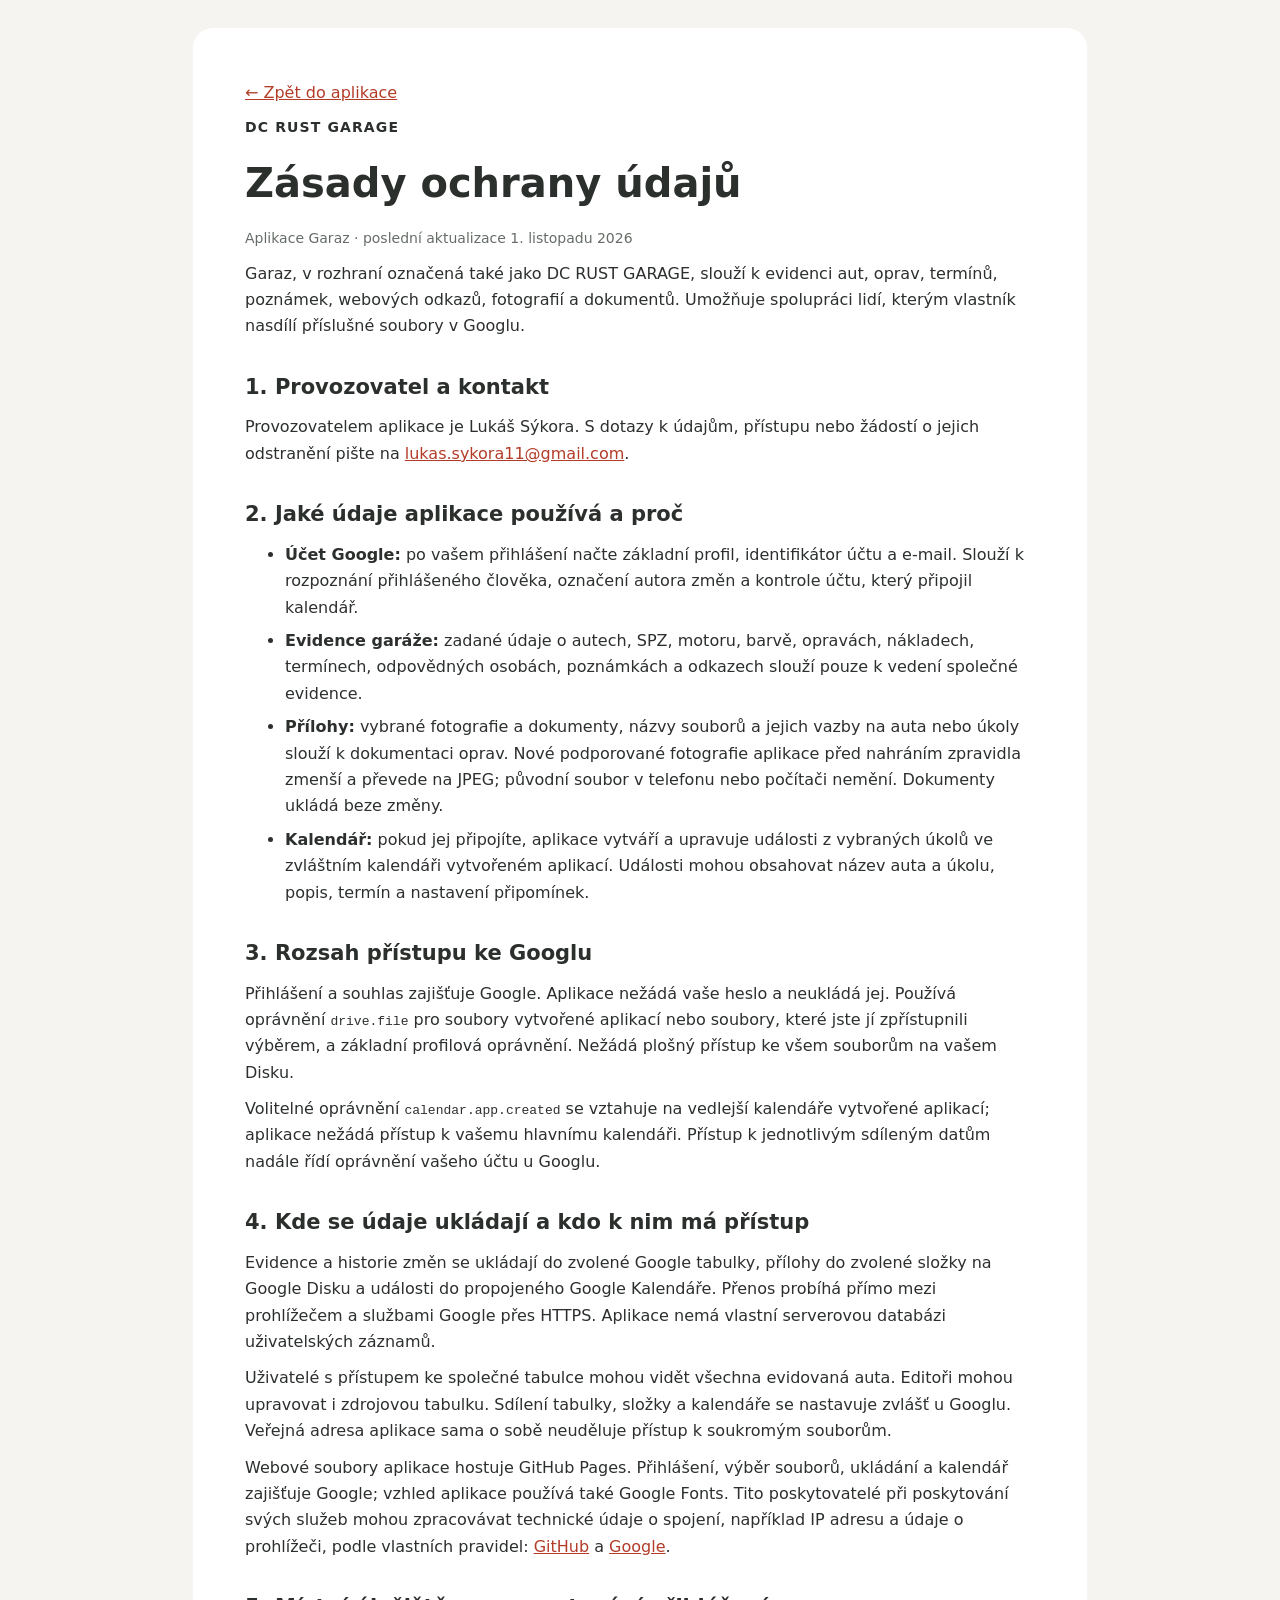
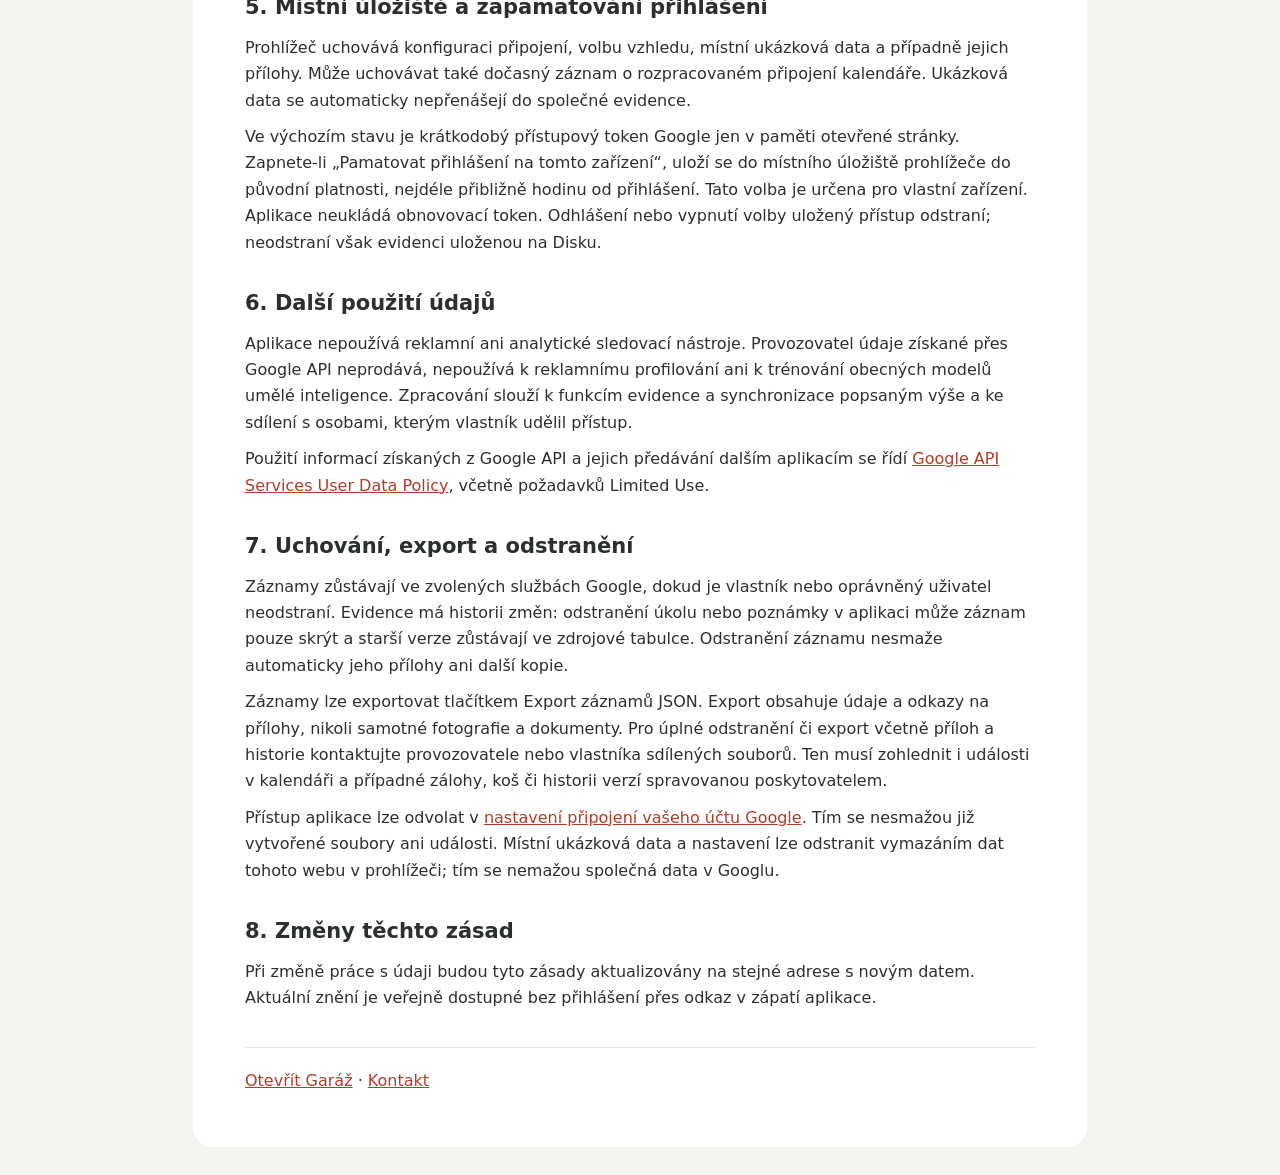
==== privacy.html @ 451449f3 "Add files via upload" ====
<!doctype html>
<html lang="cs">
<head>
<meta charset="utf-8"><meta name="viewport" content="width=device-width,initial-scale=1">
<title>Ochrana údajů — Garaz / DC RUST GARAGE</title>
<meta name="description" content="Jak aplikace Garaz (DC RUST GARAGE) používá údaje, Google Disk, Tabulky a Kalendář.">
<link rel="icon" href="icon.svg" type="image/svg+xml">
<style>
:root{color-scheme:light;font-family:system-ui,sans-serif;color:#2c302d;background:#f5f4f0;line-height:1.65}body{margin:0;padding:28px 20px}main{max-width:790px;margin:auto;background:white;padding:clamp(24px,5vw,52px);border-radius:20px}a{color:#b33c29;overflow-wrap:anywhere}h1{font-size:clamp(28px,5vw,40px);line-height:1.2;margin:20px 0}h2{font-size:21px;margin:30px 0 10px}p,ul{margin:10px 0}.muted{color:#666d67;font-size:14px}.brand{font-size:14px;font-weight:750;letter-spacing:.08em}footer{margin-top:36px;padding-top:20px;border-top:1px solid #e6e7e2}li{margin:7px 0}
</style>
</head>
<body><main>
<a href="index.html">← Zpět do aplikace</a>
<p class="brand">DC RUST GARAGE</p>
<h1>Zásady ochrany údajů</h1>
<p class="muted">Aplikace Garaz · poslední aktualizace 1. listopadu 2026</p>
<p>Garaz, v rozhraní označená také jako DC RUST GARAGE, slouží k evidenci aut, oprav, termínů, poznámek, webových odkazů, fotografií a dokumentů. Umožňuje spolupráci lidí, kterým vlastník nasdílí příslušné soubory v Googlu.</p>
<h2>1. Provozovatel a kontakt</h2>
<p>Provozovatelem aplikace je Lukáš Sýkora. S dotazy k údajům, přístupu nebo žádostí o jejich odstranění pište na <a href="mailto:lukas.sykora11@gmail.com">lukas.sykora11@gmail.com</a>.</p>
<h2>2. Jaké údaje aplikace používá a proč</h2>
<ul>
<li><strong>Účet Google:</strong> po vašem přihlášení načte základní profil, identifikátor účtu a e-mail. Slouží k rozpoznání přihlášeného člověka, označení autora změn a kontrole účtu, který připojil kalendář.</li>
<li><strong>Evidence garáže:</strong> zadané údaje o autech, SPZ, motoru, barvě, opravách, nákladech, termínech, odpovědných osobách, poznámkách a odkazech slouží pouze k vedení společné evidence.</li>
<li><strong>Přílohy:</strong> vybrané fotografie a dokumenty, názvy souborů a jejich vazby na auta nebo úkoly slouží k dokumentaci oprav. Nové podporované fotografie aplikace před nahráním zpravidla zmenší a převede na JPEG; původní soubor v telefonu nebo počítači nemění. Dokumenty ukládá beze změny.</li>
<li><strong>Kalendář:</strong> pokud jej připojíte, aplikace vytváří a upravuje události z vybraných úkolů ve zvláštním kalendáři vytvořeném aplikací. Události mohou obsahovat název auta a úkolu, popis, termín a nastavení připomínek.</li>
</ul>
<h2>3. Rozsah přístupu ke Googlu</h2>
<p>Přihlášení a souhlas zajišťuje Google. Aplikace nežádá vaše heslo a neukládá jej. Používá oprávnění <code>drive.file</code> pro soubory vytvořené aplikací nebo soubory, které jste jí zpřístupnili výběrem, a základní profilová oprávnění. Nežádá plošný přístup ke všem souborům na vašem Disku.</p>
<p>Volitelné oprávnění <code>calendar.app.created</code> se vztahuje na vedlejší kalendáře vytvořené aplikací; aplikace nežádá přístup k vašemu hlavnímu kalendáři. Přístup k jednotlivým sdíleným datům nadále řídí oprávnění vašeho účtu u Googlu.</p>
<h2>4. Kde se údaje ukládají a kdo k nim má přístup</h2>
<p>Evidence a historie změn se ukládají do zvolené Google tabulky, přílohy do zvolené složky na Google Disku a události do propojeného Google Kalendáře. Přenos probíhá přímo mezi prohlížečem a službami Google přes HTTPS. Aplikace nemá vlastní serverovou databázi uživatelských záznamů.</p>
<p>Uživatelé s přístupem ke společné tabulce mohou vidět všechna evidovaná auta. Editoři mohou upravovat i zdrojovou tabulku. Sdílení tabulky, složky a kalendáře se nastavuje zvlášť u Googlu. Veřejná adresa aplikace sama o sobě neuděluje přístup k soukromým souborům.</p>
<p>Webové soubory aplikace hostuje GitHub Pages. Přihlášení, výběr souborů, ukládání a kalendář zajišťuje Google; vzhled aplikace používá také Google Fonts. Tito poskytovatelé při poskytování svých služeb mohou zpracovávat technické údaje o spojení, například IP adresu a údaje o prohlížeči, podle vlastních pravidel: <a href="https://docs.github.com/en/site-policy/privacy-policies/github-general-privacy-statement">GitHub</a> a <a href="https://policies.google.com/privacy">Google</a>.</p>
<h2>5. Místní úložiště a zapamatování přihlášení</h2>
<p>Prohlížeč uchovává konfiguraci připojení, volbu vzhledu, místní ukázková data a případně jejich přílohy. Může uchovávat také dočasný záznam o rozpracovaném připojení kalendáře. Ukázková data se automaticky nepřenášejí do společné evidence.</p>
<p>Ve výchozím stavu je krátkodobý přístupový token Google jen v paměti otevřené stránky. Zapnete-li „Pamatovat přihlášení na tomto zařízení“, uloží se do místního úložiště prohlížeče do původní platnosti, nejdéle přibližně hodinu od přihlášení. Tato volba je určena pro vlastní zařízení. Aplikace neukládá obnovovací token. Odhlášení nebo vypnutí volby uložený přístup odstraní; neodstraní však evidenci uloženou na Disku.</p>
<h2>6. Další použití údajů</h2>
<p>Aplikace nepoužívá reklamní ani analytické sledovací nástroje. Provozovatel údaje získané přes Google API neprodává, nepoužívá k reklamnímu profilování ani k trénování obecných modelů umělé inteligence. Zpracování slouží k funkcím evidence a synchronizace popsaným výše a ke sdílení s osobami, kterým vlastník udělil přístup.</p>
<p>Použití informací získaných z Google API a jejich předávání dalším aplikacím se řídí <a href="https://developers.google.com/terms/api-services-user-data-policy">Google API Services User Data Policy</a>, včetně požadavků Limited Use.</p>
<h2>7. Uchování, export a odstranění</h2>
<p>Záznamy zůstávají ve zvolených službách Google, dokud je vlastník nebo oprávněný uživatel neodstraní. Evidence má historii změn: odstranění úkolu nebo poznámky v aplikaci může záznam pouze skrýt a starší verze zůstávají ve zdrojové tabulce. Odstranění záznamu nesmaže automaticky jeho přílohy ani další kopie.</p>
<p>Záznamy lze exportovat tlačítkem Export záznamů JSON. Export obsahuje údaje a odkazy na přílohy, nikoli samotné fotografie a dokumenty. Pro úplné odstranění či export včetně příloh a historie kontaktujte provozovatele nebo vlastníka sdílených souborů. Ten musí zohlednit i události v kalendáři a případné zálohy, koš či historii verzí spravovanou poskytovatelem.</p>
<p>Přístup aplikace lze odvolat v <a href="https://myaccount.google.com/connections">nastavení připojení vašeho účtu Google</a>. Tím se nesmažou již vytvořené soubory ani události. Místní ukázková data a nastavení lze odstranit vymazáním dat tohoto webu v prohlížeči; tím se nemažou společná data v Googlu.</p>
<h2>8. Změny těchto zásad</h2>
<p>Při změně práce s údaji budou tyto zásady aktualizovány na stejné adrese s novým datem. Aktuální znění je veřejně dostupné bez přihlášení přes odkaz v zápatí aplikace.</p>
<footer><a href="index.html">Otevřít Garáž</a> · <a href="mailto:lukas.sykora11@gmail.com">Kontakt</a></footer>
</main></body></html>
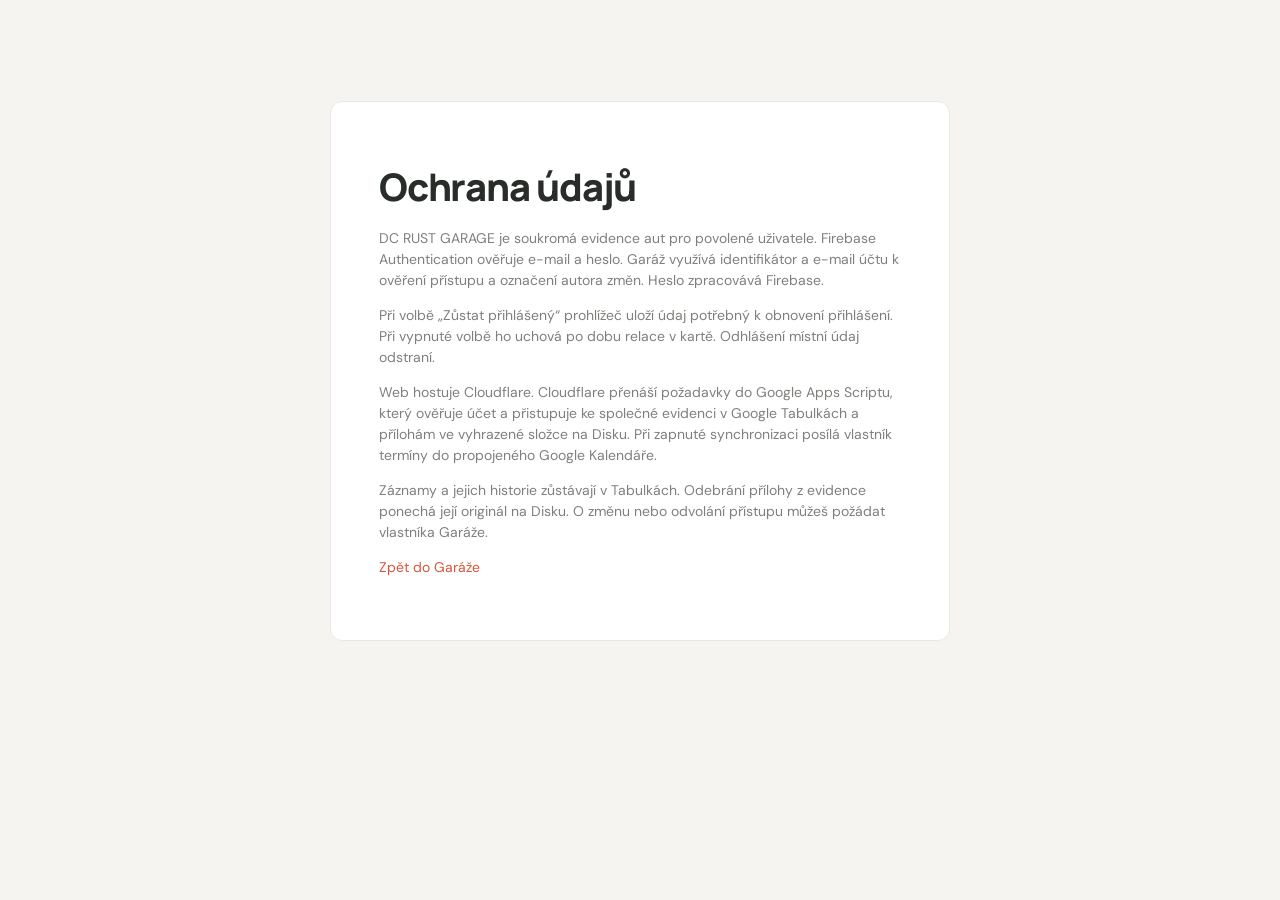
==== commit 00f0d9ce: "Prepare Garáž preview with Firebase login and private Google data access" ====
--- a/privacy.html
+++ b/privacy.html
@@ -1,47 +1,11 @@
 <!doctype html>
-<html lang="cs">
-<head>
-<meta charset="utf-8"><meta name="viewport" content="width=device-width,initial-scale=1">
-<title>Ochrana údajů — Garaz / DC RUST GARAGE</title>
-<meta name="description" content="Jak aplikace Garaz (DC RUST GARAGE) používá údaje, Google Disk, Tabulky a Kalendář.">
-<link rel="icon" href="icon.svg" type="image/svg+xml">
-<style>
-:root{color-scheme:light;font-family:system-ui,sans-serif;color:#2c302d;background:#f5f4f0;line-height:1.65}body{margin:0;padding:28px 20px}main{max-width:790px;margin:auto;background:white;padding:clamp(24px,5vw,52px);border-radius:20px}a{color:#b33c29;overflow-wrap:anywhere}h1{font-size:clamp(28px,5vw,40px);line-height:1.2;margin:20px 0}h2{font-size:21px;margin:30px 0 10px}p,ul{margin:10px 0}.muted{color:#666d67;font-size:14px}.brand{font-size:14px;font-weight:750;letter-spacing:.08em}footer{margin-top:36px;padding-top:20px;border-top:1px solid #e6e7e2}li{margin:7px 0}
-</style>
-</head>
-<body><main>
-<a href="index.html">← Zpět do aplikace</a>
-<p class="brand">DC RUST GARAGE</p>
-<h1>Zásady ochrany údajů</h1>
-<p class="muted">Aplikace Garaz · poslední aktualizace 1. listopadu 2026</p>
-<p>Garaz, v rozhraní označená také jako DC RUST GARAGE, slouží k evidenci aut, oprav, termínů, poznámek, webových odkazů, fotografií a dokumentů. Umožňuje spolupráci lidí, kterým vlastník nasdílí příslušné soubory v Googlu.</p>
-<h2>1. Provozovatel a kontakt</h2>
-<p>Provozovatelem aplikace je Lukáš Sýkora. S dotazy k údajům, přístupu nebo žádostí o jejich odstranění pište na <a href="mailto:lukas.sykora11@gmail.com">lukas.sykora11@gmail.com</a>.</p>
-<h2>2. Jaké údaje aplikace používá a proč</h2>
-<ul>
-<li><strong>Účet Google:</strong> po vašem přihlášení načte základní profil, identifikátor účtu a e-mail. Slouží k rozpoznání přihlášeného člověka, označení autora změn a kontrole účtu, který připojil kalendář.</li>
-<li><strong>Evidence garáže:</strong> zadané údaje o autech, SPZ, motoru, barvě, opravách, nákladech, termínech, odpovědných osobách, poznámkách a odkazech slouží pouze k vedení společné evidence.</li>
-<li><strong>Přílohy:</strong> vybrané fotografie a dokumenty, názvy souborů a jejich vazby na auta nebo úkoly slouží k dokumentaci oprav. Nové podporované fotografie aplikace před nahráním zpravidla zmenší a převede na JPEG; původní soubor v telefonu nebo počítači nemění. Dokumenty ukládá beze změny.</li>
-<li><strong>Kalendář:</strong> pokud jej připojíte, aplikace vytváří a upravuje události z vybraných úkolů ve zvláštním kalendáři vytvořeném aplikací. Události mohou obsahovat název auta a úkolu, popis, termín a nastavení připomínek.</li>
-</ul>
-<h2>3. Rozsah přístupu ke Googlu</h2>
-<p>Přihlášení a souhlas zajišťuje Google. Aplikace nežádá vaše heslo a neukládá jej. Používá oprávnění <code>drive.file</code> pro soubory vytvořené aplikací nebo soubory, které jste jí zpřístupnili výběrem, a základní profilová oprávnění. Nežádá plošný přístup ke všem souborům na vašem Disku.</p>
-<p>Volitelné oprávnění <code>calendar.app.created</code> se vztahuje na vedlejší kalendáře vytvořené aplikací; aplikace nežádá přístup k vašemu hlavnímu kalendáři. Přístup k jednotlivým sdíleným datům nadále řídí oprávnění vašeho účtu u Googlu.</p>
-<h2>4. Kde se údaje ukládají a kdo k nim má přístup</h2>
-<p>Evidence a historie změn se ukládají do zvolené Google tabulky, přílohy do zvolené složky na Google Disku a události do propojeného Google Kalendáře. Přenos probíhá přímo mezi prohlížečem a službami Google přes HTTPS. Aplikace nemá vlastní serverovou databázi uživatelských záznamů.</p>
-<p>Uživatelé s přístupem ke společné tabulce mohou vidět všechna evidovaná auta. Editoři mohou upravovat i zdrojovou tabulku. Sdílení tabulky, složky a kalendáře se nastavuje zvlášť u Googlu. Veřejná adresa aplikace sama o sobě neuděluje přístup k soukromým souborům.</p>
-<p>Webové soubory aplikace hostuje GitHub Pages. Přihlášení, výběr souborů, ukládání a kalendář zajišťuje Google; vzhled aplikace používá také Google Fonts. Tito poskytovatelé při poskytování svých služeb mohou zpracovávat technické údaje o spojení, například IP adresu a údaje o prohlížeči, podle vlastních pravidel: <a href="https://docs.github.com/en/site-policy/privacy-policies/github-general-privacy-statement">GitHub</a> a <a href="https://policies.google.com/privacy">Google</a>.</p>
-<h2>5. Místní úložiště a zapamatování přihlášení</h2>
-<p>Prohlížeč uchovává konfiguraci připojení, volbu vzhledu, místní ukázková data a případně jejich přílohy. Může uchovávat také dočasný záznam o rozpracovaném připojení kalendáře. Ukázková data se automaticky nepřenášejí do společné evidence.</p>
-<p>Ve výchozím stavu je krátkodobý přístupový token Google jen v paměti otevřené stránky. Zapnete-li „Pamatovat přihlášení na tomto zařízení“, uloží se do místního úložiště prohlížeče do původní platnosti, nejdéle přibližně hodinu od přihlášení. Tato volba je určena pro vlastní zařízení. Aplikace neukládá obnovovací token. Odhlášení nebo vypnutí volby uložený přístup odstraní; neodstraní však evidenci uloženou na Disku.</p>
-<h2>6. Další použití údajů</h2>
-<p>Aplikace nepoužívá reklamní ani analytické sledovací nástroje. Provozovatel údaje získané přes Google API neprodává, nepoužívá k reklamnímu profilování ani k trénování obecných modelů umělé inteligence. Zpracování slouží k funkcím evidence a synchronizace popsaným výše a ke sdílení s osobami, kterým vlastník udělil přístup.</p>
-<p>Použití informací získaných z Google API a jejich předávání dalším aplikacím se řídí <a href="https://developers.google.com/terms/api-services-user-data-policy">Google API Services User Data Policy</a>, včetně požadavků Limited Use.</p>
-<h2>7. Uchování, export a odstranění</h2>
-<p>Záznamy zůstávají ve zvolených službách Google, dokud je vlastník nebo oprávněný uživatel neodstraní. Evidence má historii změn: odstranění úkolu nebo poznámky v aplikaci může záznam pouze skrýt a starší verze zůstávají ve zdrojové tabulce. Odstranění záznamu nesmaže automaticky jeho přílohy ani další kopie.</p>
-<p>Záznamy lze exportovat tlačítkem Export záznamů JSON. Export obsahuje údaje a odkazy na přílohy, nikoli samotné fotografie a dokumenty. Pro úplné odstranění či export včetně příloh a historie kontaktujte provozovatele nebo vlastníka sdílených souborů. Ten musí zohlednit i události v kalendáři a případné zálohy, koš či historii verzí spravovanou poskytovatelem.</p>
-<p>Přístup aplikace lze odvolat v <a href="https://myaccount.google.com/connections">nastavení připojení vašeho účtu Google</a>. Tím se nesmažou již vytvořené soubory ani události. Místní ukázková data a nastavení lze odstranit vymazáním dat tohoto webu v prohlížeči; tím se nemažou společná data v Googlu.</p>
-<h2>8. Změny těchto zásad</h2>
-<p>Při změně práce s údaji budou tyto zásady aktualizovány na stejné adrese s novým datem. Aktuální znění je veřejně dostupné bez přihlášení přes odkaz v zápatí aplikace.</p>
-<footer><a href="index.html">Otevřít Garáž</a> · <a href="mailto:lukas.sykora11@gmail.com">Kontakt</a></footer>
-</main></body></html>
+<html lang="cs"><head><meta charset="utf-8"><meta name="viewport" content="width=device-width,initial-scale=1">
+<title>Ochrana údajů | DC RUST GARAGE</title><link rel="stylesheet" href="style.css"></head>
+<body class="signed-out"><main><section class="panel login-panel">
+<h1>Ochrana údajů</h1>
+<p>DC RUST GARAGE je soukromá evidence aut pro povolené uživatele. Firebase Authentication ověřuje e-mail a heslo. Garáž využívá identifikátor a e-mail účtu k ověření přístupu a označení autora změn. Heslo zpracovává Firebase.</p>
+<p>Při volbě „Zůstat přihlášený“ prohlížeč uloží údaj potřebný k obnovení přihlášení. Při vypnuté volbě ho uchová po dobu relace v kartě. Odhlášení místní údaj odstraní.</p>
+<p>Web hostuje Cloudflare. Cloudflare přenáší požadavky do Google Apps Scriptu, který ověřuje účet a přistupuje ke společné evidenci v Google Tabulkách a přílohám ve vyhrazené složce na Disku. Při zapnuté synchronizaci posílá vlastník termíny do propojeného Google Kalendáře.</p>
+<p>Záznamy a jejich historie zůstávají v Tabulkách. Odebrání přílohy z evidence ponechá její originál na Disku. O změnu nebo odvolání přístupu můžeš požádat vlastníka Garáže.</p>
+<p><a href="/">Zpět do Garáže</a></p>
+</section></main></body></html>
--- a/style.css
+++ b/style.css
@@ -0,0 +1,118 @@
+@import url('https://fonts.googleapis.com/css2?family=DM+Sans:wght@400;500;600;700&family=Manrope:wght@400;500;600;700;800&display=swap');
+:root{--bg:#f5f4f0;--panel:#fff;--side:#faf9f6;--ink:#292d2a;--muted:#7d817b;--line:#e8e9e2;--soft:#f3f4ef;--accent:#d9553b;--accent-soft:#fbece6;--green:#547661;--green-soft:#eaf1e9;--amber:#a07838;--amber-soft:#f7f0df;--shadow:0 12px 50px #353a2d09;color-scheme:light}
+*{box-sizing:border-box}body{margin:0;background:var(--bg);color:var(--ink);font-family:'DM Sans',Arial,sans-serif;font-size:14px;line-height:1.5}button,input,select,textarea{font:inherit}button,a,input,select,textarea{-webkit-tap-highlight-color:transparent}button{cursor:pointer;color:inherit}button:disabled{cursor:wait;opacity:.5}a{color:var(--accent);text-decoration:none}a:hover{text-decoration:underline}button:focus-visible,a:focus-visible{outline:3px solid #deac75;outline-offset:3px}.sidebar{position:fixed;inset:0 auto 0 0;width:240px;background:var(--side);border-right:1px solid var(--line);padding:36px 23px;display:flex;flex-direction:column;z-index:5}.brand{display:flex;align-items:center;gap:12px;color:var(--ink);font-family:Manrope,Arial,sans-serif;font-weight:800;font-size:31px;letter-spacing:-1px;margin:0 7px 48px}.brand:hover{text-decoration:none}.brand-mark{font-family:Arial,sans-serif;background:var(--accent);color:#fff;font-size:39px;line-height:49px;height:51px;width:49px;text-align:center;border-radius:14px;position:relative}.brand-mark span{color:#f3c58d;position:absolute;font-size:45px;right:3px;top:7px}.brand small{display:block;font-family:'DM Sans',Arial,sans-serif;font-size:8px;letter-spacing:1.4px;font-weight:500;color:var(--muted);margin-top:0}.nav-label,.eyebrow{color:var(--muted);font-size:10px;font-weight:700;letter-spacing:1.7px}.nav-label{padding:0 13px;margin-bottom:14px}.sidebar nav{display:flex;flex-direction:column;gap:7px}.sidebar nav button{border:0;background:none;border-radius:9px;padding:12px 13px;text-align:left;display:flex;align-items:center;gap:13px;color:var(--muted);font-weight:500;font-size:13px}.sidebar nav button>span{font-size:21px;line-height:21px;width:20px;text-align:center;font-weight:400}.sidebar nav button:hover{background:var(--soft);color:var(--ink)}.sidebar nav button.active{background:var(--accent-soft);color:var(--accent);font-weight:700}.sidebar nav b{margin-left:auto;font-size:10px;background:var(--panel);padding:2px 6px;border-radius:5px}.sidebar-bottom{margin-top:auto;padding-top:35px}.sidebar-note{font-size:11px;line-height:1.9;padding:0 13px 26px;color:var(--muted)}.sidebar-note strong{font-weight:500;margin-left:16px}.small-dot{display:inline-block;width:6px;height:6px;border-radius:50%;background:var(--green);margin-right:7px}.settings-nav{display:flex;gap:12px;padding:11px 13px;background:none;border:0;font-size:13px;color:var(--muted);width:100%;text-align:left}.settings-nav.active{color:var(--accent)}.workspace{margin-left:240px}header{height:85px;display:flex;align-items:center;justify-content:space-between;padding:0 42px;border-bottom:1px solid var(--line);background:var(--bg)}.breadcrumb{font-size:12px;color:var(--muted)}.breadcrumb span{padding:0 12px;color:#bbb}.breadcrumb b{font-weight:500;color:var(--ink)}.header-actions{display:flex;align-items:center;gap:15px}.connection{font-size:11px;color:var(--muted)}.connection:before{content:'';display:inline-block;width:6px;height:6px;background:var(--amber);border-radius:50%;margin-right:6px}.connection.online:before{background:var(--green)}.avatar{height:33px;width:33px;border-radius:50%;background:#e6e9df;border:0;font-size:12px;font-weight:700;color:#5d6b50}main{padding:38px 42px 30px;max-width:1550px;margin:auto;min-height:calc(100vh - 185px)}.mode-banner{font-size:11px;background:var(--amber-soft);color:var(--amber);padding:8px 42px;display:flex;gap:12px;align-items:center}.mode-banner button{border:0;background:none;color:inherit;text-decoration:underline;font-size:11px;padding:0}.mode-banner:empty{display:none}h1,h2,h3,h4,p{margin-top:0}h1,h2,h3{font-family:Manrope,Arial,sans-serif}h1{font-size:31px;line-height:1.25;letter-spacing:-1.2px;font-weight:800;margin:7px 0 10px}h2{font-size:18px;letter-spacing:-.5px;margin:0}h3{font-size:16px;letter-spacing:-.3px}p{color:var(--muted)}.page-top{display:flex;align-items:center;justify-content:space-between;gap:20px;margin-bottom:31px}.page-top p{font-size:13px;margin-bottom:0}.button{display:inline-flex;align-items:center;justify-content:center;gap:8px;background:var(--panel);border:1px solid var(--line);padding:10px 15px;border-radius:8px;font-size:12px;font-weight:600;white-space:nowrap;color:var(--ink)}.button:hover{background:var(--soft);text-decoration:none}.button.primary{background:var(--accent);color:white;border-color:var(--accent);box-shadow:0 3px 7px #d9553b18}.button.primary:hover{filter:brightness(.96)}.button.small{font-size:11px;padding:6px 10px}.button.ghost{background:none;border-color:transparent;color:var(--muted)}.stats{display:grid;grid-template-columns:repeat(4,1fr);gap:17px;margin-bottom:33px}.stat{background:var(--panel);padding:20px 23px;border-radius:12px;border:1px solid var(--line);box-shadow:var(--shadow)}.stat-line{display:flex;align-items:center;justify-content:space-between;color:var(--muted);font-size:12px}.stat-icon{width:28px;height:28px;display:grid;place-items:center;border-radius:8px;background:var(--soft);font-size:16px}.stat strong{display:block;font-family:Manrope,Arial,sans-serif;font-size:32px;font-weight:800;letter-spacing:-1px;line-height:1.3;margin:8px 0 3px}.stat small{font-size:10px;color:var(--muted)}.stat.alert .stat-icon{background:var(--accent-soft);color:var(--accent)}.stat.alert strong{color:var(--accent)}.section-heading{display:flex;justify-content:space-between;align-items:center;gap:15px;margin-bottom:17px}.text-button{background:none;border:0;color:var(--muted);font-size:11px;display:inline-flex;gap:8px;padding:5px 0}.text-button:hover{color:var(--accent)}.car-grid{display:grid;grid-template-columns:repeat(3,minmax(0,1fr));gap:19px;margin-bottom:31px}.car-card{background:var(--panel);border:1px solid var(--line);border-radius:13px;overflow:hidden;transition:transform .15s,box-shadow .15s;cursor:pointer}.car-card:hover{transform:translateY(-3px);box-shadow:0 8px 30px #242a2410}.car-art{height:153px;position:relative;background:#edf0e9;display:flex;align-items:center;justify-content:center;overflow:hidden}.car-art:before{content:'';position:absolute;border:1px solid #b7bead33;border-radius:50%;width:230px;height:230px;right:-20px;top:-100px}.car-art svg{width:86%;max-width:300px;height:auto;filter:drop-shadow(0 8px 5px #29302a15)}.car-art .badge{position:absolute;top:13px;left:14px;font-size:9px;background:#ffffffb0;color:#64705e}.car-art .year{position:absolute;right:14px;top:13px;font-size:10px;letter-spacing:1px;color:#73796e}.car-body{padding:17px 19px}.car-body h3{margin:0 0 4px}.car-body p{font-size:11px;margin:0 0 18px}.car-bottom{display:flex;justify-content:space-between;align-items:center;border-top:1px solid var(--line);padding-top:13px;font-size:10px;color:var(--muted)}.car-bottom .late{color:var(--accent)}.badge{border-radius:5px;padding:4px 7px;display:inline-flex;align-items:center;gap:5px;font-size:10px;font-weight:500;background:var(--soft);color:var(--muted);white-space:nowrap}.badge.late,.badge.high{background:var(--accent-soft);color:var(--accent)}.badge.soon,.badge.waiting{background:var(--amber-soft);color:var(--amber)}.badge.done,.badge.doing{background:var(--green-soft);color:var(--green)}.two-col{display:grid;grid-template-columns:minmax(0,1.55fr) minmax(280px,1fr);gap:25px}.panel{border-radius:12px;border:1px solid var(--line);background:var(--panel);overflow:hidden}.panel-pad{padding:23px}.task-row{display:flex;align-items:center;gap:13px;padding:17px 20px;border-bottom:1px solid var(--line)}.task-row:last-child{border-bottom:0}.check{width:19px;height:19px;border:1.5px solid #cdd1c7;border-radius:5px;background:transparent;flex-shrink:0;display:grid;place-items:center;font-size:11px;padding:0}.check.checked{background:var(--green);color:white;border-color:var(--green)}.task-main{flex:1;min-width:0;background:none;border:0;text-align:left;padding:0}.task-title{font-size:12px;font-weight:600;display:block;overflow-wrap:anywhere}.task-meta{font-size:10px;color:var(--muted);display:flex;gap:9px;align-items:center;flex-wrap:wrap;margin-top:5px}.task-meta .dot{width:5px;height:5px;border-radius:50%;display:inline-block;background:var(--accent)}.task-trailing{display:flex;gap:8px;align-items:center}.due-text{font-size:10px;color:var(--muted);white-space:nowrap}.due-text.late{color:var(--accent)}.completed .task-title{text-decoration:line-through;color:var(--muted)}.agenda{padding:5px 19px}.agenda-row{display:flex;gap:15px;padding:17px 0;border-bottom:1px solid var(--line)}.agenda-row:last-child{border-bottom:0}.date-square{width:39px;flex-shrink:0;text-align:center;font-family:Manrope,Arial,sans-serif;font-size:22px;font-weight:700;line-height:1.1;color:var(--ink)}.date-square small{font-family:'DM Sans',Arial,sans-serif;display:block;font-size:8px;font-weight:500;text-transform:uppercase;color:var(--muted);letter-spacing:.6px;margin-top:4px}.agenda-row .task-main{padding-top:2px}.tip{border-radius:10px;background:#e9ede3;padding:18px 20px;margin-top:17px;color:#59654d;font-size:11px;display:flex;gap:12px}.tip strong{display:block;margin-bottom:3px}.tip p{font-size:11px;color:inherit;margin:0}.filters{display:flex;flex-wrap:wrap;align-items:center;gap:10px;margin-bottom:21px}.filters input{min-width:200px;flex:1}.filters select{max-width:220px}.filters input,.filters select{background:var(--panel);font-size:12px;padding:10px 12px;border:1px solid var(--line);border-radius:8px;color:var(--ink)}.empty{text-align:center;padding:45px 24px;color:var(--muted);font-size:12px}.empty .empty-symbol{display:block;font-size:36px;line-height:1.5;color:#a9b09f;margin-bottom:10px}.empty strong{display:block;font-size:15px;color:var(--ink);margin-bottom:5px}.empty .button{margin-top:15px}.calendar-toolbar{display:flex;align-items:center;gap:12px}.calendar-grid{display:grid;grid-template-columns:repeat(7,minmax(0,1fr));border-top:1px solid var(--line);border-left:1px solid var(--line)}.weekday{text-align:center;font-size:10px;font-weight:600;color:var(--muted);padding:12px}.cal-day{min-height:115px;border-right:1px solid var(--line);border-bottom:1px solid var(--line);padding:8px;position:relative;background:var(--panel)}.cal-day.outside{background:var(--soft)}.day-num{display:grid;place-items:center;border:0;background:none;border-radius:50%;width:25px;height:25px;font-size:11px;margin-bottom:4px}.day-num:hover{background:var(--soft)}.day-num.today{background:var(--accent);color:white}.cal-event{display:block;width:100%;border:0;border-left:2px solid var(--accent);background:var(--accent-soft);color:var(--accent);border-radius:3px;padding:5px 6px;text-align:left;font-size:9px;margin-bottom:4px;overflow:hidden;text-overflow:ellipsis;white-space:nowrap}.cal-event.done{background:var(--green-soft);border-color:var(--green);color:var(--green)}.cal-event small{display:block;font-size:8px;opacity:.8}.calendar-scroll{overflow:auto}.notes-grid,.photo-grid{display:grid;grid-template-columns:repeat(3,minmax(0,1fr));gap:17px}.note-card{padding:22px;background:var(--panel);border:1px solid var(--line);border-radius:12px;overflow:hidden}.note-card h3{font-size:14px;margin:12px 0 8px}.note-card p{font-size:12px;white-space:pre-wrap;overflow-wrap:anywhere}.note-card a{display:block;font-size:11px;overflow-wrap:anywhere;margin-bottom:12px}.note-bottom{display:flex;align-items:center;justify-content:space-between;gap:10px;font-size:10px;color:var(--muted);border-top:1px solid var(--line);padding-top:12px;margin-top:18px}.photo-card{border:1px solid var(--line);background:var(--panel);border-radius:12px;overflow:hidden}.photo-placeholder{height:190px;background:var(--soft);display:flex;align-items:center;justify-content:center;color:var(--muted);font-size:12px}.photo-placeholder img{width:100%;height:100%;object-fit:cover}.photo-caption{padding:14px 16px}.photo-caption strong{font-size:12px;display:block}.photo-caption small{font-size:10px;color:var(--muted)}.car-detail-top{display:grid;grid-template-columns:260px 1fr;gap:25px;margin-bottom:26px}.car-detail-top .car-art{border-radius:12px;height:180px}.tabs{display:flex;gap:18px;border-bottom:1px solid var(--line);margin-bottom:23px}.tabs button{background:none;border:0;padding:12px 0;color:var(--muted);font-size:12px}.tabs button.active{border-bottom:2px solid var(--accent);color:var(--accent)}.settings-grid{display:grid;grid-template-columns:1.1fr 1fr;gap:23px}.settings-grid h3{margin-bottom:9px}.settings-grid p{font-size:12px}.settings-grid .panel{padding:25px}.settings-grid .panel+ .panel{margin-top:20px}.stack{display:flex;gap:10px;flex-wrap:wrap;margin-top:15px}.status-box{background:var(--soft);border-radius:8px;padding:13px;font-size:11px;overflow-wrap:anywhere}.status-box a{display:inline}.settings-grid label{margin-top:15px}label{display:block;font-size:12px;font-weight:600;color:var(--ink);margin-bottom:15px}label small{display:block;font-size:10px;font-weight:400;color:var(--muted);margin-top:5px}label input,label select,label textarea{display:block;width:100%;margin-top:7px;padding:11px 12px;color:var(--ink);background:var(--bg);border:1px solid var(--line);border-radius:7px;font-weight:400;outline:none}label input:focus,label select:focus,label textarea:focus{border-color:#c6a68d;box-shadow:0 0 0 3px #d9a28018}textarea{resize:vertical;min-height:100px}.form-grid{display:grid;grid-template-columns:1fr 1fr;gap:0 15px}.form-grid .wide{grid-column:1/-1}.form-actions{display:flex;justify-content:flex-end;gap:10px;padding-top:18px;border-top:1px solid var(--line);margin-top:10px}.icon-button{font-size:25px;line-height:1;display:grid;place-items:center;width:33px;height:33px;border:0;background:var(--soft);border-radius:50%;flex-shrink:0}dialog{border:1px solid var(--line);background:var(--panel);color:var(--ink);border-radius:16px;width:600px;max-width:calc(100vw - 30px);padding:28px;box-shadow:0 25px 100px #12180e30;max-height:90dvh;overflow:auto}dialog::backdrop{background:#1e261e55;backdrop-filter:blur(3px)}.dialog-head{display:flex;justify-content:space-between;align-items:center;margin-bottom:22px}.dialog-head h2{margin-top:4px;font-size:23px}.danger{color:var(--accent)}.conflict{padding:14px 17px;background:var(--amber-soft);color:var(--amber);border-radius:8px;margin-bottom:18px;font-size:12px;white-space:pre-wrap;overflow-wrap:anywhere}.conflict summary{cursor:pointer}.conflict pre{font:11px 'DM Sans',sans-serif;white-space:pre-wrap}footer{color:var(--muted);font-size:10px;padding:20px 42px 25px}footer span{padding:0 7px}#toast{position:fixed;right:25px;bottom:24px;max-width:min(440px,calc(100vw - 40px));padding:14px 20px;border:1px solid var(--line);background:var(--ink);color:var(--panel);border-radius:10px;box-shadow:var(--shadow);z-index:100;display:none;font-size:12px;white-space:pre-wrap}#toast.show{display:block}.muted{color:var(--muted)}.mini-stats{display:flex;gap:25px;font-size:11px;color:var(--muted);margin:16px 0}.mini-stats strong{color:var(--ink);font-size:17px;margin-right:4px}.hidden{display:none!important}
+body.dark{--bg:#202521;--panel:#292f2a;--side:#232923;--ink:#edf0e9;--muted:#a2ac9d;--line:#394237;--soft:#30382f;--accent:#f17d5c;--accent-soft:#46332c;--green:#b0c7a6;--green-soft:#354330;--amber:#d9b77d;--amber-soft:#413d2d;color-scheme:dark}body.dark .car-art{background:#444e40}body.dark .car-art .year{color:#dde4d7}body.dark .tip{background:#34402d;color:#c0cfb6}body.dark .car-art .badge{background:#283025bb;color:#d7e0cf}body.dark .button.primary{color:#241f1a}
+@media(min-width:1600px){main{padding-top:50px}.car-art{height:190px}.car-body{padding:22px}.task-row{padding-top:21px;padding-bottom:21px}}
+@media(max-width:1150px){.sidebar{width:210px;padding:30px 16px}.workspace{margin-left:210px}header{padding:0 26px}main{padding:28px 26px}.car-art{height:130px}.two-col{grid-template-columns:1.3fr 1fr;gap:18px}.stats{gap:12px}.stat{padding:17px}.task-trailing .badge{display:none}.notes-grid,.photo-grid{grid-template-columns:repeat(2,minmax(0,1fr))}.mode-banner{padding:8px 26px}.settings-grid{grid-template-columns:1fr}}
+@media(max-width:850px){.sidebar{width:185px;padding:25px 12px}.workspace{margin-left:185px}.brand{font-size:27px;margin:0 5px 35px;gap:9px}.brand small{font-size:6px}.sidebar nav button{padding:10px;font-size:12px;gap:10px}.nav-label{font-size:8px}.stats{grid-template-columns:repeat(2,1fr)}.car-grid{grid-template-columns:repeat(2,minmax(0,1fr))}.two-col{grid-template-columns:1fr}.page-top{align-items:flex-start}h1{font-size:27px}.car-detail-top{grid-template-columns:200px 1fr}.connection{font-size:0}.connection:before{width:8px;height:8px;margin:0}header{height:67px}.sidebar-note{display:none}}
+@media(max-width:620px){.sidebar{position:static;width:100%;padding:15px 17px 0;border-right:0;border-bottom:1px solid var(--line)}.brand{font-size:25px;margin:0 0 16px}.brand-mark{height:39px;width:39px;font-size:31px;line-height:37px;border-radius:11px}.brand-mark span{font-size:36px;top:6px}.brand small{font-size:7px}.nav-label,.sidebar-bottom{display:none}.sidebar nav{flex-direction:row;overflow:auto;gap:5px;padding-bottom:12px}.sidebar nav button{flex-shrink:0;padding:8px 10px;font-size:11px;gap:6px}.sidebar nav button>span{font-size:16px}.sidebar nav b{display:none}.workspace{margin-left:0}header{padding:0 18px;height:58px}.header-actions{gap:10px}.breadcrumb{font-size:10px}main{padding:25px 18px}.page-top{gap:10px;margin-bottom:22px}.page-top .button{font-size:11px;padding:9px 11px}h1{font-size:26px}.page-top p{font-size:11px;max-width:220px}.eyebrow{font-size:8px}.stat{padding:15px}.stat-line{font-size:11px}.stats{gap:10px;margin-bottom:25px}.stat strong{font-size:28px}.stat small{font-size:9px}.car-grid{grid-template-columns:1fr;gap:15px}.car-art{height:160px}.car-art svg{max-width:290px}.car-body{padding:18px}.section-heading h2{font-size:17px}.task-row{padding:15px 14px;gap:10px}.task-title{font-size:11px}.task-meta{font-size:9px}.task-trailing{max-width:75px}.due-text{font-size:9px}.mode-banner{padding:8px 18px;align-items:flex-start;font-size:10px}.mode-banner button{font-size:10px;flex-shrink:0}.notes-grid,.photo-grid{grid-template-columns:1fr}.car-detail-top{grid-template-columns:1fr;gap:17px}.car-detail-top .car-art{height:180px}.filters select{max-width:100%;flex:1;min-width:130px}.filters input{width:100%;flex-basis:100%}.calendar-grid{min-width:660px}.weekday{padding:9px}.calendar-toolbar{gap:6px}.calendar-toolbar h2{font-size:15px}.calendar-toolbar .button{padding:7px}.form-grid{grid-template-columns:1fr}.form-grid .wide{grid-column:auto}dialog{padding:22px}.settings-grid .panel{padding:20px}.dialog-head h2{font-size:21px}.tabs{gap:15px}.tabs button{font-size:11px}.photo-placeholder{height:220px}footer{padding:20px 18px}.button.small{font-size:10px}}
+@media(prefers-reduced-motion:reduce){*{transition:none!important;scroll-behavior:auto!important}}
+
+/* Cover photos retain the card labels and the illustration as a loading fallback. */
+.car-cover{position:absolute;inset:0;z-index:1;pointer-events:none}
+.car-cover img{display:block;width:100%;height:100%;object-fit:cover;object-position:center;background:var(--soft)}
+.car-art>.badge,.car-art>.year{z-index:2}
+.car-art>.year{background:#ffffffcb;border-radius:5px;padding:3px 6px;color:#414b3d}
+body.dark .car-art>.year{background:#283025cb;color:#e0e8d9}
+.checkbox-label{display:flex;align-items:flex-start;gap:9px;font-size:12px;font-weight:400}
+.checkbox-label input{display:inline-block;width:auto;margin:4px 0 0;flex-shrink:0}
+
+.calendar-panel{padding:22px;margin-bottom:25px}
+.calendar-panel h3{margin:0}
+.calendar-panel p{font-size:12px;margin:12px 0}
+.calendar-panel .calendar-note{font-size:11px;line-height:1.65;color:var(--muted)}
+.calendar-binding{display:flex;align-items:center;gap:12px;flex-wrap:wrap}
+.calendar-binding strong{font-size:13px}
+.calendar-options{display:flex;align-items:flex-end;gap:12px;flex-wrap:wrap;margin:18px 0}
+.calendar-options label{margin:0;min-width:230px}
+.calendar-status{white-space:pre-wrap;overflow-wrap:anywhere;color:var(--ink)}
+.calendar-recovery{font-size:11px;margin-top:18px;color:var(--muted)}
+.calendar-recovery summary{cursor:pointer}
+.calendar-panel .eyebrow{font-size:9px}
+@media(max-width:620px){.calendar-panel{padding:18px}.calendar-options label{min-width:100%;width:100%}}
+
+.task-clock{display:block;font-size:11px;font-weight:700;margin-top:3px}
+
+/* DC RUST GARAGE branding and vehicle profile form. */
+.brand.dc-brand{justify-content:center;gap:0;margin:0 0 28px;letter-spacing:normal}
+.dc-brand img{display:block;width:148px;height:148px;object-fit:contain}
+.mobile-brand-name{display:none}
+.car-facts{display:grid;grid-template-columns:1fr 1fr;gap:14px;margin:17px 0 0}
+.car-facts dt{font-size:10px;color:var(--muted);margin-bottom:4px}
+.car-facts dd{margin:0;font-size:13px;font-weight:600;overflow-wrap:anywhere}
+.car-card-specs{overflow-wrap:anywhere;line-height:1.65}
+.car-cover-editor{padding:17px;background:var(--bg);border:1px solid var(--line);border-radius:10px;margin:0 0 16px}
+.car-cover-editor h3{font-size:14px;margin:0 0 12px}
+.cover-upload-preview{height:200px;display:flex;align-items:center;justify-content:center;border-radius:8px;background:var(--soft);overflow:hidden;margin-bottom:15px;font-size:12px;color:var(--muted);text-align:center}
+.cover-upload-preview span{padding:20px}
+.cover-upload-preview img{display:block;width:100%;height:100%;object-fit:contain;background:var(--soft)}
+.cover-upload-label input{background:var(--panel);font-size:12px}
+.car-cover-editor label:last-child{margin-bottom:0}
+@media(max-width:850px) and (min-width:621px){.dc-brand img{width:130px;height:130px}}
+@media(max-width:620px){.brand.dc-brand{justify-content:flex-start;gap:15px;margin:0 0 14px}.dc-brand img{width:76px;height:76px}.mobile-brand-name{display:block;font-size:17px;font-weight:800}.car-facts{gap:12px}.car-cover-editor{padding:13px}.cover-upload-preview{height:180px}}
+
+/* A simple public entry; workspace navigation appears only after sign-in. */
+.signed-out .sidebar nav,.signed-out .sidebar>.nav-label,.signed-out .sidebar-note,.signed-out .settings-nav[data-view],.signed-out #sync,.signed-out #connection{display:none}
+.signed-out .login-panel{max-width:620px;margin:clamp(24px,7vh,90px) auto;padding:clamp(24px,4vw,48px)}
+.login-panel h1{font-size:clamp(27px,4vw,38px);line-height:1.2;margin:14px 0 18px}
+.login-panel>p{max-width:53ch}.login-button{margin:14px 0 8px;min-height:48px}
+.login-privacy{font-size:12px;margin:22px 0 0}.advanced-config{margin-top:24px;border-top:1px solid var(--line);padding-top:18px}
+.advanced-config summary{cursor:pointer;font-size:13px;font-weight:700}.advanced-config form{margin-top:20px}
+@media(max-width:620px){.signed-out .login-panel{margin:18px 0}.signed-out .sidebar{padding-bottom:8px}.signed-out .sidebar-bottom{margin-top:0}.login-button{width:100%}}
+
+/* Compact dashboard: every active vehicle stays visible on the overview. */
+.overview-page header{height:64px}.overview-page main{padding:18px 26px 12px;min-height:0}.overview-page footer{padding:8px 26px 12px}
+.dashboard-overview .page-top{margin-bottom:14px}.dashboard-overview .page-top h1{font-size:26px;margin:3px 0 4px}.dashboard-overview .page-top p{font-size:12px}
+.dashboard-overview .stats{gap:12px;margin-bottom:14px}.dashboard-overview .stat{padding:10px 15px;display:grid;grid-template-columns:1fr auto;align-items:center;gap:8px}
+.dashboard-overview .stat-line{font-size:11px;margin:0}.dashboard-overview .stat-line .stat-icon{display:none}.dashboard-overview .stat strong{font-size:26px;line-height:1.2;margin:0}.dashboard-overview .stat small{display:none}
+.dashboard-overview .section-heading{margin-bottom:9px}.dashboard-overview .section-heading h2{font-size:16px}.dashboard-overview .two-col{gap:18px}
+.overview-cars{display:grid;grid-template-columns:repeat(4,minmax(0,1fr));gap:10px;margin-bottom:16px}
+.overview-car{display:flex;position:relative;align-items:center;gap:11px;min-width:0;height:86px;padding:0 12px 0 0;text-align:left;border:1px solid var(--line);border-radius:10px;background:var(--panel);overflow:hidden;transition:box-shadow .15s}
+.overview-car:hover{box-shadow:0 5px 18px #242a2418}.overview-car .car-art{display:flex;flex:0 0 82px;width:82px;height:100%;border-radius:0}.overview-car .car-art:before{display:none}.overview-car .car-art svg{width:100%;max-width:none}
+.overview-car-info{display:flex;flex-direction:column;min-width:0;flex:1;padding:7px 0}.overview-car-info strong{font-size:12px;font-weight:700;line-height:1.25;display:-webkit-box;-webkit-line-clamp:2;-webkit-box-orient:vertical;overflow:hidden}
+.overview-car-year{font-size:10px;color:var(--muted);overflow:hidden;white-space:nowrap;text-overflow:ellipsis;margin:3px 0}.overview-car-tasks{font-size:10px;line-height:1.25}.overview-car-arrow{display:none}
+.dashboard-overview .task-row{padding:9px 12px;gap:10px;min-height:48px}.dashboard-overview .task-title{font-size:12px}.dashboard-overview .task-meta{font-size:10px}.dashboard-overview .task-trailing{gap:4px}.dashboard-overview .task-trailing .badge{font-size:9px}
+.dashboard-overview .agenda{padding:0 12px}.dashboard-overview .agenda-row{padding:8px 0;gap:10px;min-height:48px}.dashboard-overview .date-square{font-size:20px;width:33px}.dashboard-overview .date-square small{font-size:9px}
+.dashboard-overview .empty{padding:17px 10px;font-size:11px}.dashboard-overview .empty-symbol{display:none}
+@media(min-width:1600px){.overview-car{height:100px}.overview-car .car-art{width:104px;flex-basis:104px}.overview-car-info strong{font-size:14px}.overview-car-year,.overview-car-tasks{font-size:11px}}
+@media(max-width:1099px){.overview-cars{grid-template-columns:repeat(3,minmax(0,1fr))}.overview-car .car-art{width:70px;flex-basis:70px}}
+@media(max-width:850px){.overview-cars{grid-template-columns:repeat(2,minmax(0,1fr))}.overview-page main{padding:20px}.dashboard-overview .stats{grid-template-columns:repeat(2,minmax(0,1fr))}}
+@media(max-width:620px){.overview-page main{padding:18px}.overview-page header{height:58px}.overview-cars{gap:8px}.overview-car{height:98px;gap:8px;padding-right:8px}.overview-car .car-art{width:58px;flex-basis:58px}.overview-car-info strong{font-size:11px}.overview-car-year,.overview-car-tasks{font-size:9px}.dashboard-overview .two-col{grid-template-columns:1fr}.overview-page footer{padding:12px 18px}.dashboard-overview .page-top h1{font-size:24px}}
+@media(max-width:359px){.overview-cars{grid-template-columns:1fr}}
+@media(min-width:1100px) and (max-height:760px){
+.overview-page header{height:54px}.overview-page main{padding-top:12px;padding-bottom:8px}.overview-page footer{padding-top:4px;padding-bottom:8px}
+.dashboard-overview .page-top{margin-bottom:10px}.dashboard-overview .page-top .eyebrow,.dashboard-overview .page-top p{display:none}.dashboard-overview .page-top h1{font-size:24px;margin:0}
+.dashboard-overview .stat{padding:8px 12px}.dashboard-overview .stat strong{font-size:24px}.dashboard-overview .stats{margin-bottom:10px}
+.dashboard-overview .section-heading{margin-bottom:7px}.overview-cars{gap:8px;margin-bottom:12px}.overview-car{height:72px}.overview-car .car-art{width:70px;flex-basis:70px}
+.dashboard-overview .task-row{min-height:42px;padding-top:6px;padding-bottom:6px}.dashboard-overview .agenda-row{min-height:42px;padding-top:6px;padding-bottom:6px}
+.overview-page .sidebar{padding-top:20px}.overview-page .dc-brand{margin-bottom:20px}.overview-page .dc-brand img{width:96px;height:96px}.overview-page .sidebar nav{gap:3px}.overview-page .sidebar nav button{padding-top:9px;padding-bottom:9px}.overview-page .sidebar-note{display:none}
+}
+
+.header-start{display:flex;align-items:center;gap:10px}
+#menu-toggle{display:none}
+.dashboard-overview button.stat{width:100%;text-align:left;color:var(--ink)}
+.dashboard-overview button.stat:hover{border-color:var(--accent)}
+@media(max-width:620px){
+  #menu-toggle{display:grid;place-items:center;width:42px;height:42px;padding:0;background:var(--panel);border:1px solid var(--line);border-radius:8px;font-size:22px}
+  .signed-out #menu-toggle{display:none}
+  .sidebar,.signed-out .sidebar{display:none}
+  .menu-open .sidebar{display:flex;flex-direction:column;position:absolute;top:58px;left:0;width:min(100%,340px);max-height:calc(100dvh - 58px);overflow:auto;padding:14px;background:var(--side);box-shadow:var(--shadow);border:1px solid var(--line);border-radius:0 0 12px 0}
+  .menu-open .sidebar nav{flex-direction:column;overflow:visible}
+  .menu-open .sidebar nav button,.menu-open .settings-nav{min-height:44px;font-size:13px}
+  .menu-open .sidebar-bottom{display:block;padding:0;margin:0;border-top:1px solid var(--line)}
+  .menu-open .sidebar-note{display:none}
+  .menu-open .sidebar .dc-brand{display:flex;order:1;flex:none;justify-content:center;margin:14px 0 0;padding-top:14px;border-top:1px solid var(--line)}
+  .menu-open .dc-brand .mobile-brand-name{display:none}
+  .menu-open .sidebar nav,.menu-open .sidebar-bottom{flex:none}
+  .overview-page main,main{padding-top:14px}
+  .overview-page .page-top,.page-top{margin-bottom:12px}
+  .page-top .eyebrow{display:none}
+  .overview-car{height:76px}
+}
+
+.photo-card .note-bottom{flex-wrap:wrap;gap:8px}
+
+.login-panel #login-form { display: grid; gap: 14px; }
+.login-panel .login-remember { display: flex; gap: 10px; align-items: center; }
+.login-panel .login-remember input { width: auto; margin: 0; }
+.login-panel #login-form .login-button { justify-self: start; }
